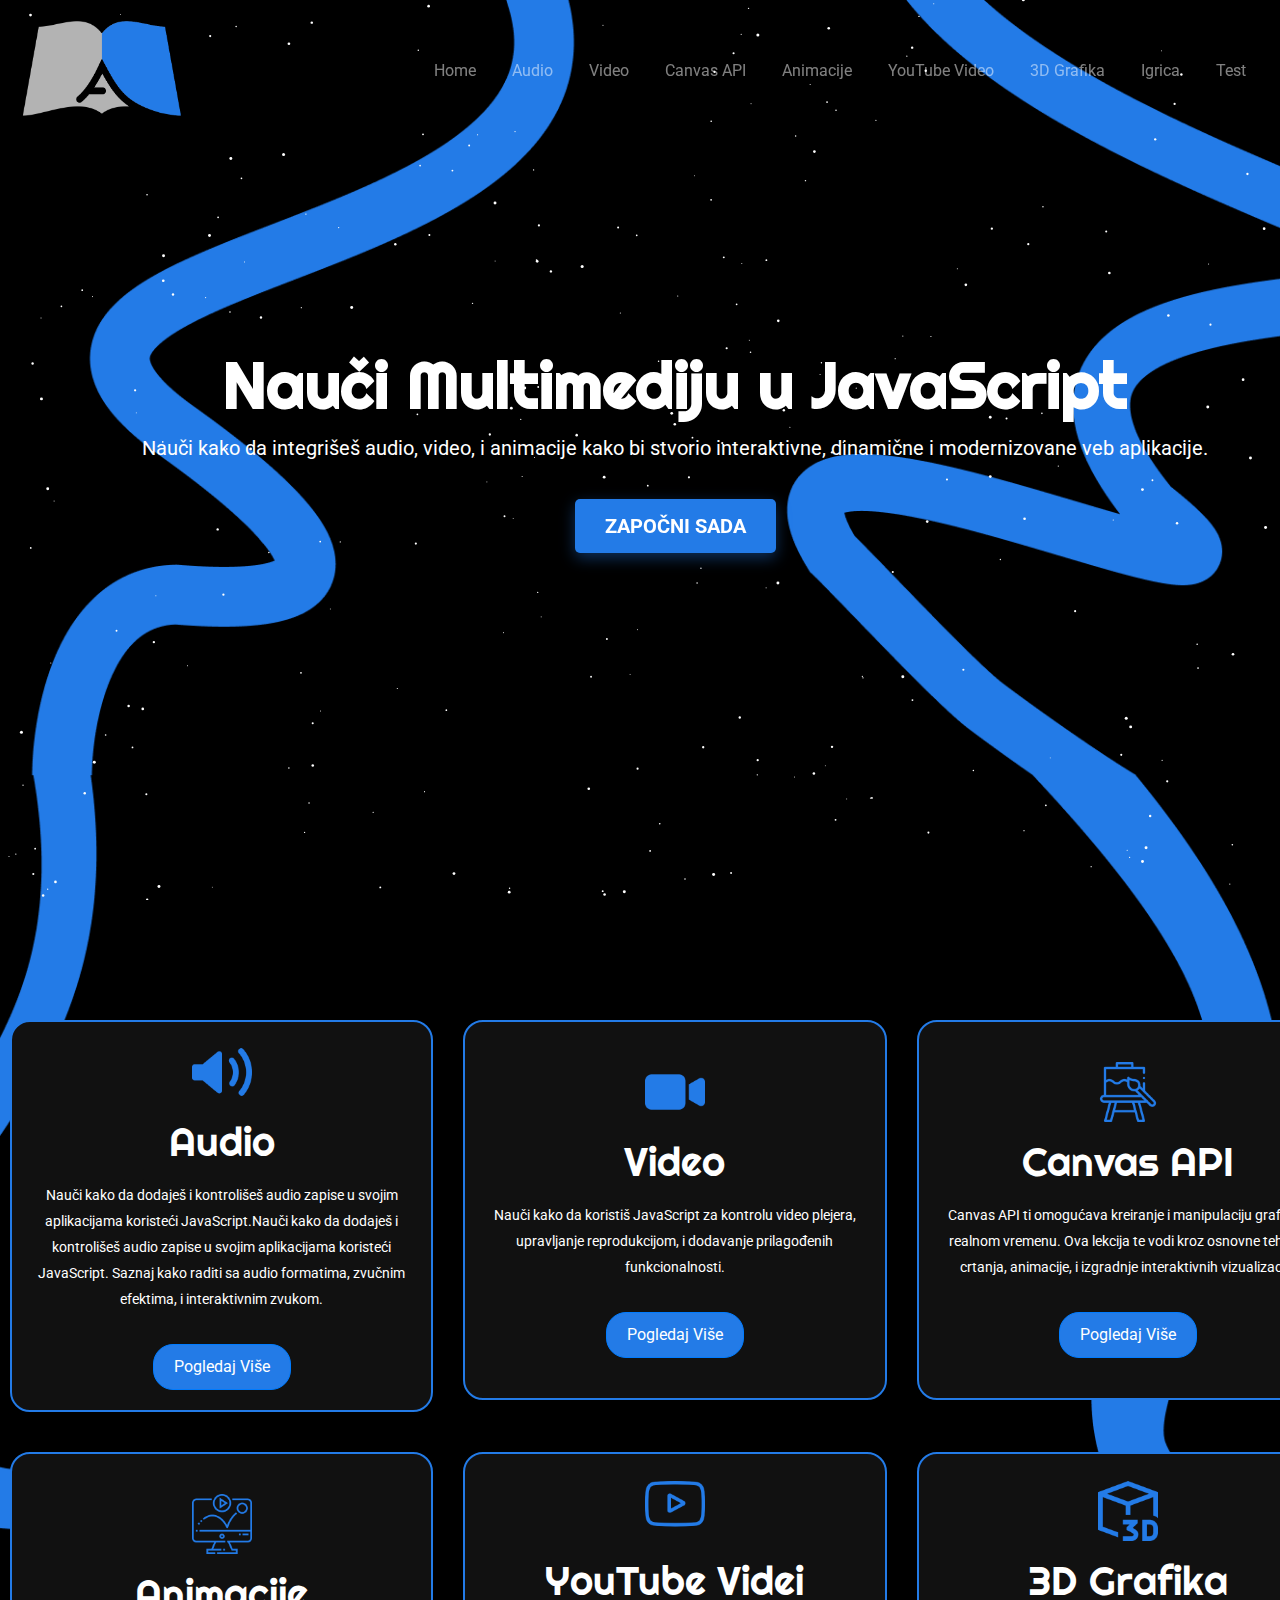
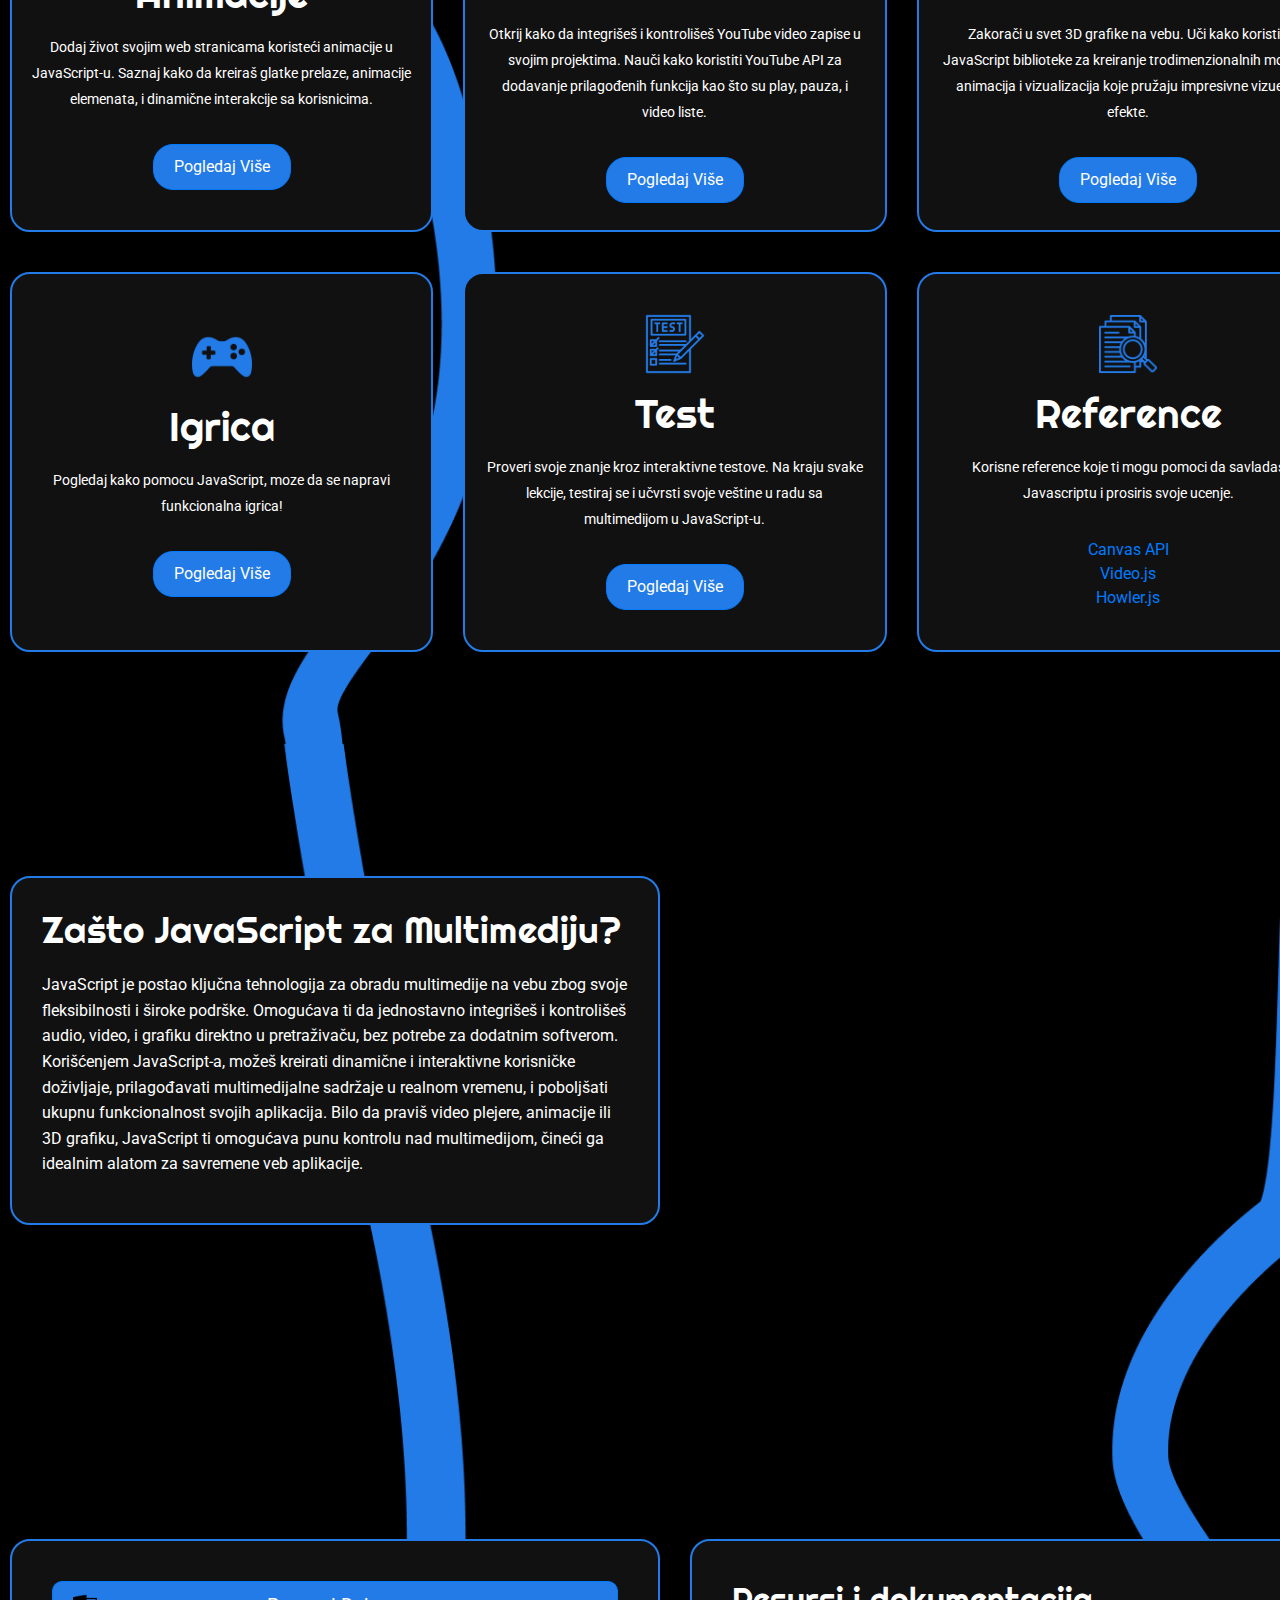
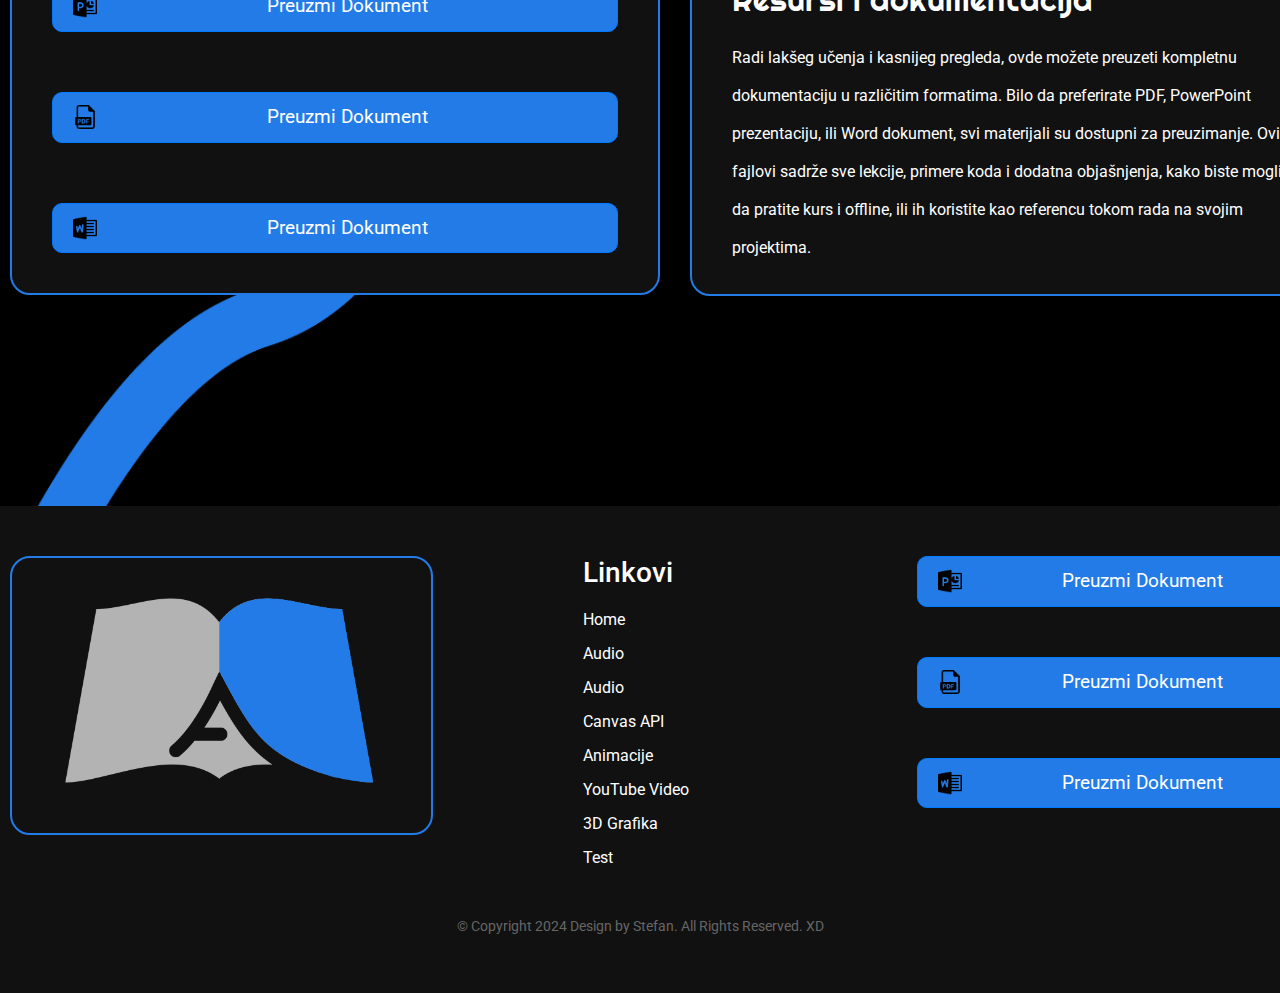
==== index.html @ 5c5ccdee "first commit" ====
<!DOCTYPE html>
<html lang="en">
<head>
    <meta charset="UTF-8">
    <meta name="viewport" content="width=device-width, initial-scale=1.0">
    <title>Multimedia u JavaScript</title>
    <link rel="stylesheet" href="https://stackpath.bootstrapcdn.com/bootstrap/4.5.2/css/bootstrap.min.css">
    <link rel="stylesheet" href="css/style.css">
    <link href="https://fonts.googleapis.com/css2?family=Righteous&family=Roboto:wght@400;500&display=swap" rel="stylesheet">
    <link rel="stylesheet" href="https://unpkg.com/swiper/swiper-bundle.min.css">
</head>
<body>
    <!-- Background Animation -->
    <canvas></canvas>

    <!-- Navbar -->
    <nav class="navbar navbar-expand-lg navbar-dark fixed-top">
        <a class="navbar-brand" href="index.html">
            <img src="assets/img/transparent logo.png" alt="Logo" class="logo">
        </a>
        <button class="navbar-toggler" type="button" data-toggle="collapse" data-target="#navbarNav" aria-controls="navbarNav" aria-expanded="false" aria-label="Toggle navigation">
            <span class="navbar-toggler-icon"></span>
        </button>
        <div class="collapse navbar-collapse" id="navbarNav">
            <ul class="navbar-nav ml-auto">
                <li class="nav-item"><a class="nav-link" href="index.html">Home</a></li>
                <li class="nav-item"><a class="nav-link" href="audio.html">Audio</a></li>
                <li class="nav-item"><a class="nav-link" href="video.html">Video</a></li>
                <li class="nav-item"><a class="nav-link" href="canvas.html">Canvas API</a></li>
                <li class="nav-item"><a class="nav-link" href="animacija.html">Animacije</a></li>
                <li class="nav-item"><a class="nav-link" href="youtube.html">YouTube Video</a></li>
                <li class="nav-item"><a class="nav-link" href="3d.html">3D Grafika</a></li>
                <li class="nav-item"><a class="nav-link" href="igrica.html">Igrica</a></li>
                <li class="nav-item"><a class="nav-link" href="test.html">Test</a></li>
            </ul>
        </div>
    </nav>

    <!-- Hero Section -->
    <section class="hero d-flex align-items-center">
        <div class="container text-center">
            <h1>Nauči Multimediju u JavaScript</h1>
            <p>Nauči kako da integrišeš audio, video, i animacije kako bi stvorio interaktivne, dinamične i modernizovane veb aplikacije.</p>
            <button class="animated-button dugme" onclick="scrollToSectionn()">Započni Sada</button>
        </div>
    </section>

    <!-- Multimedia Sections -->
<section class="multimedia-sections" id="multimedia-sections">
    <div class="container">
        <div class="row">
            <div class="col-md-4 multimedia-card">
                <div class="card audio">
                    <i class="icon icon-audio"></i>
                    <div class="card-icon">
                        <img src="assets/img/audio.png" alt="Audio Icon">
                    </div>
                    <h3>Audio</h3>
                    <p>Nauči kako da dodaješ i kontrolišeš audio zapise u svojim aplikacijama koristeći JavaScript.Nauči kako da dodaješ i kontrolišeš audio zapise u svojim aplikacijama koristeći JavaScript. Saznaj kako raditi sa audio formatima, zvučnim efektima, i interaktivnim zvukom.</p>
                    <a href="audio.html" class="btn btn-primary">Pogledaj Više</a>
                </div>
            </div>
            <div class="col-md-4 multimedia-card">
                <div class="card video">
                    <i class="icon icon-video"></i>
                    <div class="card-icon">
                        <img src="assets/img/video.png" alt="Video Icon">
                    </div>
                    <h3>Video</h3>
                    <p> Nauči kako da koristiš JavaScript za kontrolu video plejera, upravljanje reprodukcijom, i dodavanje prilagođenih funkcionalnosti.</p>
                    <a href="video.html" class="btn btn-primary">Pogledaj Više</a>
                </div>
            </div>
            <div class="col-md-4 multimedia-card">
                <div class="card canvas">
                    <i class="icon icon-canvas"></i>
                    <div class="card-icon">
                        <img src="assets/img/Canvas.png" alt="Video Icon">
                    </div>
                    <h3>Canvas API</h3>
                    <p>Canvas API ti omogućava kreiranje i manipulaciju grafike u realnom vremenu. Ova lekcija te vodi kroz osnovne tehnike crtanja, animacije, i izgradnje interaktivnih vizualizacija</p>
                    <a href="canvas.html" class="btn btn-primary">Pogledaj Više</a>
                </div>
            </div>
            <div class="col-md-4 multimedia-card">
                <div class="card video">
                    <i class="icon icon-video"></i>
                    <div class="card-icon">
                        <img src="assets/img/Animation.png" alt="Animation Icon">
                    </div>
                    <h3>Animacije</h3>
                    <p>Dodaj život svojim web stranicama koristeći animacije u JavaScript-u. Saznaj kako da kreiraš glatke prelaze, animacije elemenata, i dinamične interakcije sa korisnicima.</p>
                    <a href="animacija.html" class="btn btn-primary">Pogledaj Više</a>
                </div>
            </div>
            <div class="col-md-4 multimedia-card">
                <div class="card video">
                    <i class="icon icon-video"></i>
                    <div class="card-icon">
                        <img src="assets/img/youtube.png" alt="YouTube Icon">
                    </div>
                    <h3>YouTube Videi</h3>
                    <p>Otkrij kako da integrišeš i kontrolišeš YouTube video zapise u svojim projektima. Nauči kako koristiti YouTube API za dodavanje prilagođenih funkcija kao što su play, pauza, i video liste.</p>
                    <a href="youtube.html" class="btn btn-primary">Pogledaj Više</a>
                </div>
            </div>
            <div class="col-md-4 multimedia-card">
                <div class="card video">
                    <i class="icon icon-video"></i>
                    <div class="card-icon">
                        <img src="assets/img/3d.png" alt="3D Icon">
                    </div>
                    <h3>3D Grafika</h3>
                    <p>Zakorači u svet 3D grafike na vebu. Uči kako koristiti JavaScript biblioteke za kreiranje trodimenzionalnih modela, animacija i vizualizacija koje pružaju impresivne vizuelne efekte.</p>
                    <a href="3d.html" class="btn btn-primary">Pogledaj Više</a>
                </div>
            </div>
            <div class="col-md-4 multimedia-card">
                <div class="card video">
                    <i class="icon icon-video"></i>
                    <div class="card-icon">
                        <img src="assets/img/game.png" alt="Game Icon">
                    </div>
                    <h3>Igrica</h3>
                    <p>Pogledaj kako pomocu JavaScript, moze da se napravi funkcionalna igrica!</p>
                    <a href="igrica.html" class="btn btn-primary">Pogledaj Više</a>
                </div>
            </div>
            <div class="col-md-4 multimedia-card">
                <div class="card video">
                    <i class="icon icon-video"></i>
                    <div class="card-icon">
                        <img src="assets/img/Test.png" alt="Video Icon">
                    </div>
                    <h3>Test</h3>
                    <p>Proveri svoje znanje kroz interaktivne testove. Na kraju svake lekcije, testiraj se i učvrsti svoje veštine u radu sa multimedijom u JavaScript-u.</p>
                    <a href="test.html" class="btn btn-primary">Pogledaj Više</a>
                </div>
            </div>
            <div class="col-md-4 multimedia-card">
                <div class="card video">
                    <i class="icon icon-video"></i>
                    <div class="card-icon">
                        <img src="assets/img/reference.png" alt="Video Icon">
                    </div>
                    <h3>Reference</h3>
                    <p>Korisne reference koje ti mogu pomoci da savladas Javascriptu i prosiris svoje ucenje.</p>
                    <a href="https://developer.mozilla.org/en-US/docs/Web/JavaScript/Reference/Errors/Not_defined?utm_source=mozilla&utm_medium=firefox-console-errors&utm_campaign=default" class="Canvas API">Canvas API</a>
                    <a href="https://videojs.com/" class="Vide.js">Video.js</a>
                    <a href="https://howlerjs.com/" class="Howler.js">Howler.js</a>
                </div>
            </div>
        </div>
    </div>
</section>

<!-- JavaScript Explanation Section -->
<section class="javascript-explanation">
    <div class="container">
        <div class="row align-items-center">
            <div class="col-md-6">
                <div class="explanation-content">
                    <h2>Zašto JavaScript za Multimediju?</h2>
                    <p>JavaScript je postao ključna tehnologija za obradu multimedije na vebu zbog svoje fleksibilnosti i široke podrške. Omogućava ti da jednostavno integrišeš i kontrolišeš audio, video, i grafiku direktno u pretraživaču, bez potrebe za dodatnim softverom. Korišćenjem JavaScript-a, možeš kreirati dinamične i interaktivne korisničke doživljaje, prilagođavati multimedijalne sadržaje u realnom vremenu, i poboljšati ukupnu funkcionalnost svojih aplikacija. Bilo da praviš video plejere, animacije ili 3D grafiku, JavaScript ti omogućava punu kontrolu nad multimedijom, čineći ga idealnim alatom za savremene veb aplikacije.</p>
                </div>
            </div>
            <!-- Slika u drugoj koloni -->
            <div class="col-md-6">
                <iframe width="600" height="350"src="https://www.youtube.com/embed/htwr_MZZpdg?si=FYVUcnabQSOjQhYZ" title="YouTube video player" frameborder="0" allow="accelerometer; autoplay; clipboard-write; encrypted-media; gyroscope; picture-in-picture; web-share" referrerpolicy="strict-origin-when-cross-origin" allowfullscreen></iframe>
            </div>
        </div>
    </div>
</section>

<!-- Documentation Section -->
<section class="documentation-section">
    <div class="container">
        <div class="row">
            <div class="col-md-6">
                <div class="download-section">
                    <a href="assets/doc/Multimedia u JavaScript.pptx" download class="btn btn-primary">
                        <img src="assets/img/powerpoint.png" alt="PDF Icon" class="button-icon"> Preuzmi Dokument
                    </a>
                    <a href="assets/doc/Multimedija u Javascriptu.pdf" download class="btn btn-primary">
                        <img src="assets/img/pdf.png" alt="PowerPoint Icon" class="button-icon"> Preuzmi Dokument
                    </a>
                    <a href="assets/doc/Multimedija u Javascriptu.docx" download class="btn btn-primary">
                        <img src="assets/img/word.png" alt="Word Icon" class="button-icon"> Preuzmi Dokument
                    </a>
                </div>
            </div>
            <div class="col-md-6">
                <div class="resources-description">
                    <h3>Resursi i dokumentacija</h3>
                    <p>Radi lakšeg učenja i kasnijeg pregleda, ovde možete preuzeti kompletnu dokumentaciju u različitim formatima. Bilo da preferirate PDF, PowerPoint prezentaciju, ili Word dokument, svi materijali su dostupni za preuzimanje. Ovi fajlovi sadrže sve lekcije, primere koda i dodatna objašnjenja, kako biste mogli da pratite kurs i offline, ili ih koristite kao referencu tokom rada na svojim projektima.</p>
                </div>
            </div>
        </div>
    </div>
</section>

<!-- Footer Section -->
<footer class="footer">
    <div class="container">
        <div class="row">
            <div class="col-md-4">
                <div class="download-section">
                     <img src="assets/img/transparent logo.png" alt="Logo" class="logo">
                </div>
                
            </div>
            <div class="col-md-4">
                <ul class="footer-links">
                    <li><h3>Linkovi</h3></li>
                    <li><a href="index.html">Home</a></li>
                    <li><a href="audio.html">Audio</a></li>
                    <li><a href="video.html">Audio</a></li>
                    <li><a href="canvas.html">Canvas API</a></li>
                    <li><a href="animacija.html">Animacije</a></li>
                    <li><a href="youtube.html">YouTube Video</a></li>
                    <li><a href="3d.html">3D Grafika</a></li>
                    <li><a href="test.html">Test</a></li>
                </ul>
            </div>
            <div class="col-md-4">
                <div class="footer-download-section">
                    <a href="assets/doc/Multimedia u JavaScript.pptx" download class="btn btn-primary">
                        <img src="assets/img/powerpoint.png" alt="PDF Icon" class="button-icon"> 
                        Preuzmi Dokument
                    </a>
                    <a href="assets/doc/Multimedija u Javascriptu.pdf" download class="btn btn-primary">
                        <img src="assets/img/pdf.png" alt="PowerPoint Icon" class="button-icon"> 
                        Preuzmi Dokument
                    </a>
                    <a href="assets/doc/Multimedija u Javascriptu.docx" download class="btn btn-primary">
                        <img src="assets/img/word.png" alt="Word Icon" class="button-icon"/> 
                        Preuzmi Dokument
                    </a>
                </div>
            </div>
        </div>
    </div>
    <div class="copyright">
        <p>&copy; Copyright 2024 Design by Stefan. All Rights Reserved. XD</p>
    </div>
</footer>


    <script src="js/script.js"></script>
    <script src="https://code.jquery.com/jquery-3.5.1.slim.min.js"></script>
    <script src="https://cdn.jsdelivr.net/npm/@popperjs/core@2.0.7/dist/umd/popper.min.js"></script>
    <script src="https://stackpath.bootstrapcdn.com/bootstrap/4.5.2/js/bootstrap.min.js"></script>
    <script src="https://unpkg.com/swiper/swiper-bundle.min.js"></script>
    <script src="js/dugme.js"></script>

</body>
</html>
---- css/style.css ----
/* General Styling */
body {
  margin: 0;
  padding: 0;
  font-family: "Roboto", sans-serif;
  background-color: #000;
  background-image: url("../assets/img/Background.png");
  background-size: cover;
  background-position: center;
  background-repeat: no-repeat;
  overflow-x: hidden;
}
/* HERO SECTION*/
canvas {
  position: absolute;
  top: 0;
  left: 0;
  width: 100%;
  height: 100%;
  z-index: 1;
}

.container {
  min-width: 1350px;
  padding: 10px;
}

/* NAVBAR */
.navbar {
  background-color: transparent;
  padding: 1rem;
  z-index: 2;
}

.navbar .navbar-brand img.logo {
  width: 174px;
  height: 100px;
}

.navbar-nav .nav-link {
  margin: 0 10px;
  font-weight: normal;
}

.navbar-nav .nav-link:hover {
  color: #237be7 !important;
  text-decoration: underline;
}

.navbar-nav .nav-link.active {
  color: #237be7 !important;
  font-weight: bold;
  text-decoration: none;
}

/* HERO SECTION */
.hero {
  height: 100vh;
  color: white;
  font-family: "Roboto", sans-serif;
  z-index: 10;
}

.hero h1 {
  font-family: "Righteous", cursive;
  font-size: 4rem;
  font-weight: bold;
}

.hero p {
  font-size: 1.25rem;
  margin-top: 10px;
  font-family: "Roboto", sans-serif;
}

.hero .btn {
  margin-top: 20px;
  background-color: #237be7;
  border-color: #237be7;
}

.hero .btn:hover {
  background-color: #105ab2;
  border-color: #105ab2;
}

/* MULTIMEDIA SECTION */
.multimedia-sections {
  padding: 90px 0;
  color: white;
}

.multimedia-card .card {
  display: flex;
  justify-content: center;
  align-items: center;
  background-color: #111;
  padding: 20px;
  border-radius: 20px;
  margin: 20px 0;
  border: 2px solid #237be7;
  min-width: 420px;
  min-height: 380px;
}

.multimedia-card .card-icon img {
  width: 60px;
  height: 60px;
  margin-bottom: 16px;
}

.multimedia-card h3 {
  font-family: "Righteous", cursive;
  font-size: 40px;
  margin-bottom: 16px;
}

.multimedia-card p {
  font-family: "Roboto", sans-serif;
  text-align: center;
  font-size: 14px;
  line-height: 26px;
  margin-bottom: 32px;
}

.multimedia-card .btn {
  background-color: #237be7;
  border-radius: 20px;
  padding: 10px 20px;
}

.multimedia-card .btn:hover {
  background-color: #105ab2;
}

/* JAVASCRIPT EXPLANATION SECTION */
.javascript-explanation {
  padding: 90px 0;
  color: white;
}

.explanation-content {
  background-color: #111;
  border: 2px solid #237be7;
  border-radius: 20px;
  padding: 30px;
  color: #fff;
  text-align: left;
}

.explanation-content h2 {
  font-family: "Righteous", cursive;
  font-size: 2.3rem;
  margin-bottom: 20px;
}

.explanation-content p {
  font-family: "Roboto", sans-serif;
  font-size: 1rem;
  line-height: 1.6;
}

.explanation-image {
  width: 100%;
  height: 100%;
  border-radius: 20px; /* Zaobljeni uglovi slike */
}

/* DOCUMENTATION SECTION */
.documentation-section {
  padding: 200px 0;
  color: white;
}

.download-section {
  display: flex;
  flex-direction: column;
  gap: 60px;
  background-color: #111;
  border: 2px solid #237be7;
  border-radius: 20px;
  padding: 40px;
}

.download-section .btn {
  background-color: #237be7;
  border-radius: 10px;
  font-size: 1.2rem;
  padding: 10px 20px;
  display: flex;
  align-items: center;
  justify-content: flex-start; /* Tekst i slika sa leve strane */
  gap: 170px; /* Razmak između slike i teksta */
}

.download-section .button-icon {
  width: 24px; /* Veličina ikonice */
  height: auto;
}

.download-section .btn i {
  margin-right: 10px;
}

.resources-description {
  background-color: #111;
  border: 2px solid #237be7;
  border-radius: 20px;
  padding: 40px;
  max-height: 357px;
}

.resources-description h3 {
  font-family: "Righteous", cursive;
  font-size: 2rem;
  margin-bottom: 20px;
}

.resources-description p {
  font-family: "Roboto", sans-serif;
  font-size: 1rem;
  line-height: 38px;
}

/* Footer Section */
.footer {
  background-color: #111;
  padding: 40px 0;
  color: white;
}

.footer-logo {
  width: 174px;
  height: 100px;
}
.footer-links {
  list-style: none;
  padding: 0;
  display: flex;
  flex-direction: column;
  gap: 10px;
}

.footer-links li {
  font-family: "Roboto", sans-serif;
  font-size: 1rem;
  margin-left: 120px;
}

.footer-links li a {
  color: white;
  text-decoration: none;
}

.footer-links li a:hover {
  text-decoration: underline;
}

.download-section .btn:hover {
  background-color: #105ab2;
}

.footer-download-section .btn {
  background-color: #237be7;
  border-radius: 10px;
  font-size: 1.2rem;
  padding: 10px 20px;
  display: flex;
  align-items: center;
  justify-content: flex-start;
  gap: 100px;
  margin-bottom: 50px;
}

.footer-download-section .button-icon {
  width: 24px; /* Veličina ikonice */
  height: auto;
}

.copyright {
  text-align: center;
  margin-top: 20px;
  font-family: "Roboto", sans-serif;
  font-size: 0.9rem;
  color: #666;
}

/* Button Animations */
.animated-button {
  position: relative;
  display: inline-block;
  padding: 12px 30px;
  font-size: 18px;
  font-weight: bold;
  text-transform: uppercase;
  text-align: center;
  color: #fff;
  background-color: #237be7;
  border: none;
  border-radius: 5px;
  transition: all 0.3s ease-in-out;
  overflow: hidden;
  z-index: 1;
}

.animated-button::before {
  content: "";
  position: absolute;
  top: 0;
  left: 50%;
  width: 300%;
  height: 300%;
  background-color: rgba(255, 255, 255, 0.1);
  transform: translate(-50%, -50%) scale(0);
  transition: transform 0.5s ease;
  border-radius: 50%;
  z-index: -1;
}

.animated-button:hover::before {
  transform: translate(-50%, -50%) scale(1);
}

.animated-button:hover {
  background-color: #1b61c0; /* Darker blue on hover */
  color: #ffffff;
  box-shadow: 0 8px 15px rgba(35, 123, 231, 0.6);
}

.animated-button:active {
  transform: translateY(2px); /* Button press effect */
}
.dugme {
  margin-top: 20px;
  background-color: #237be7;
  border-color: #237be7;
  color: white;
  padding: 12px 30px;
  font-size: 1.25rem;
  /* border-radius: 30px; */
  transition: transform 0.3s ease, background-color 0.3s ease; /* Smooth transition */
  box-shadow: 0 5px 15px rgba(35, 123, 231, 0.4); /* Add shadow for depth */
}

.hero .dugme:hover {
  transform: scale(1.1); /* Button grows slightly */
  background-color: #1a65b4; /* Darken the background color on hover */
}

.hero .dugme:active {
  transform: scale(0.95); /* Slight shrink when clicked */
}

/* Adding a subtle animation */
.hero .dugme {
  animation: pulse 2s infinite;
}

@keyframes pulse {
  0% {
    transform: scale(1);
  }
  50% {
    transform: scale(1.05);
  }
  100% {
    transform: scale(1);
  }
}
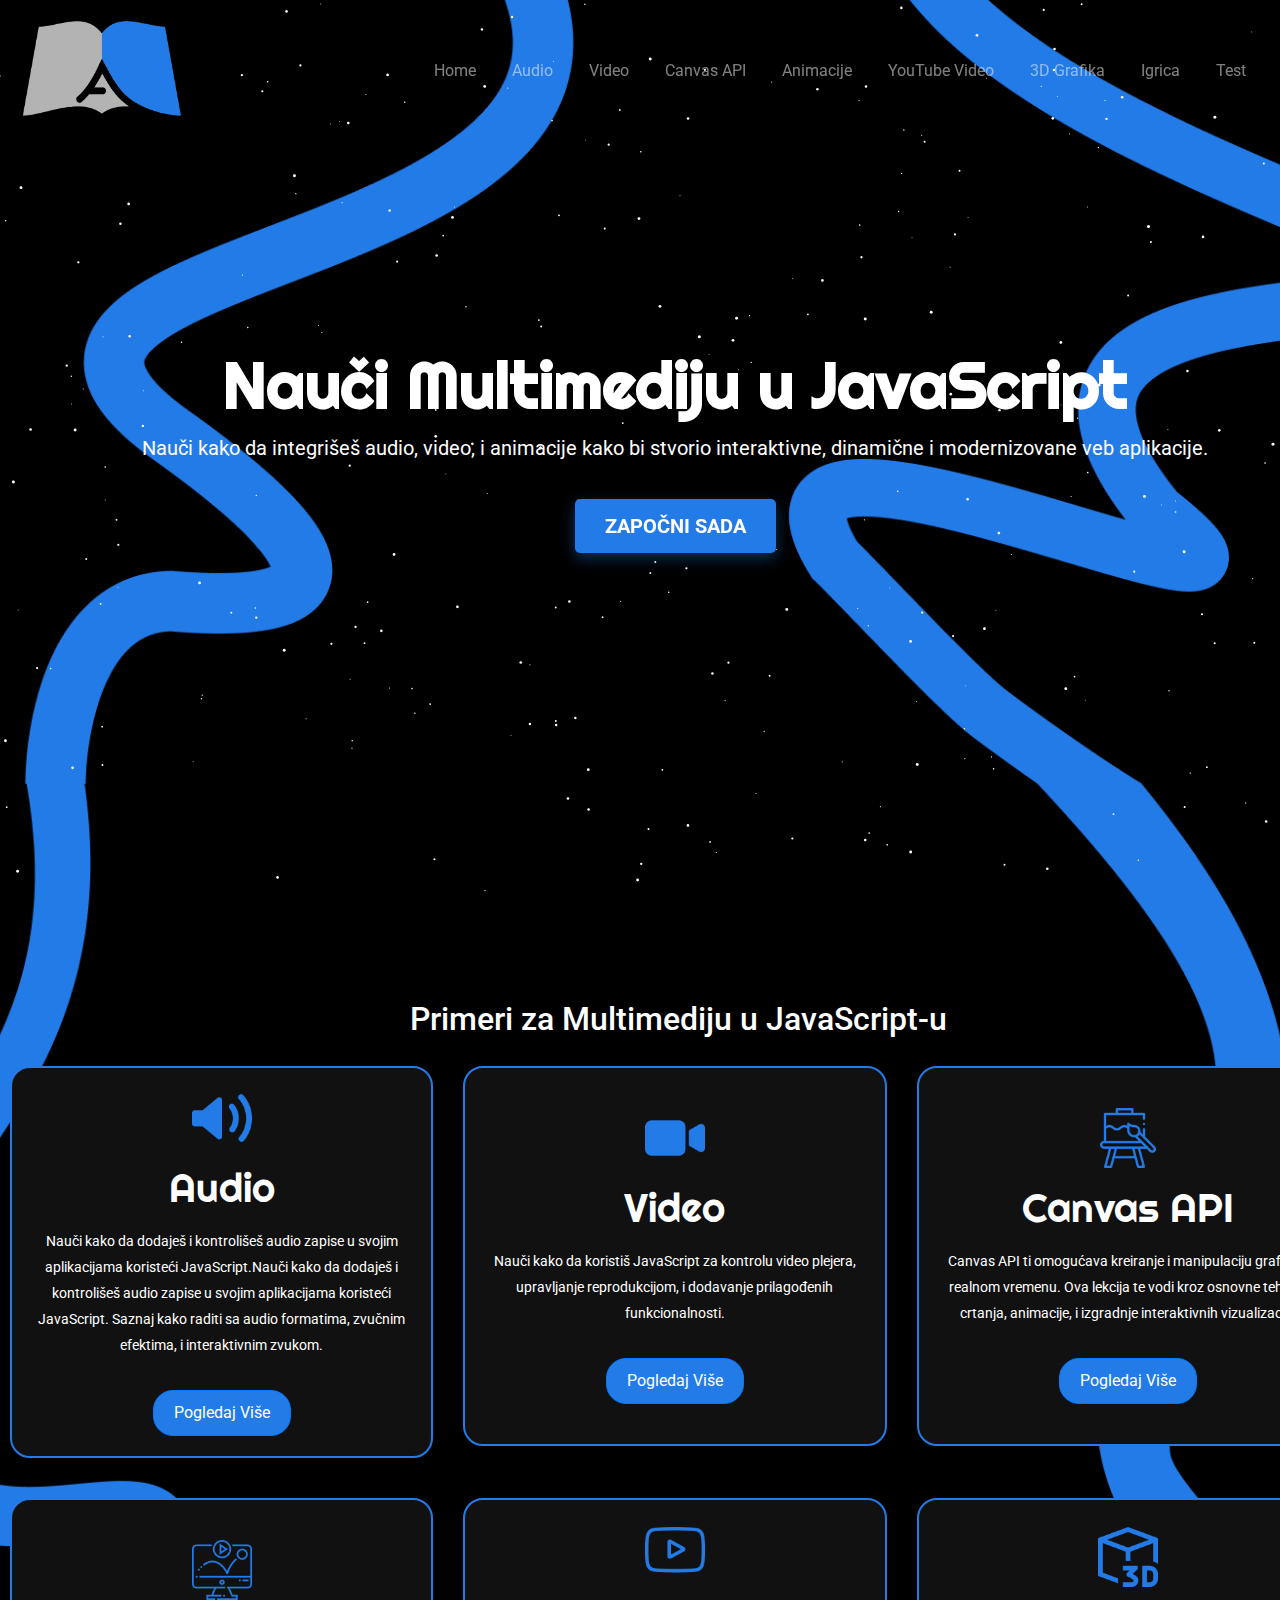
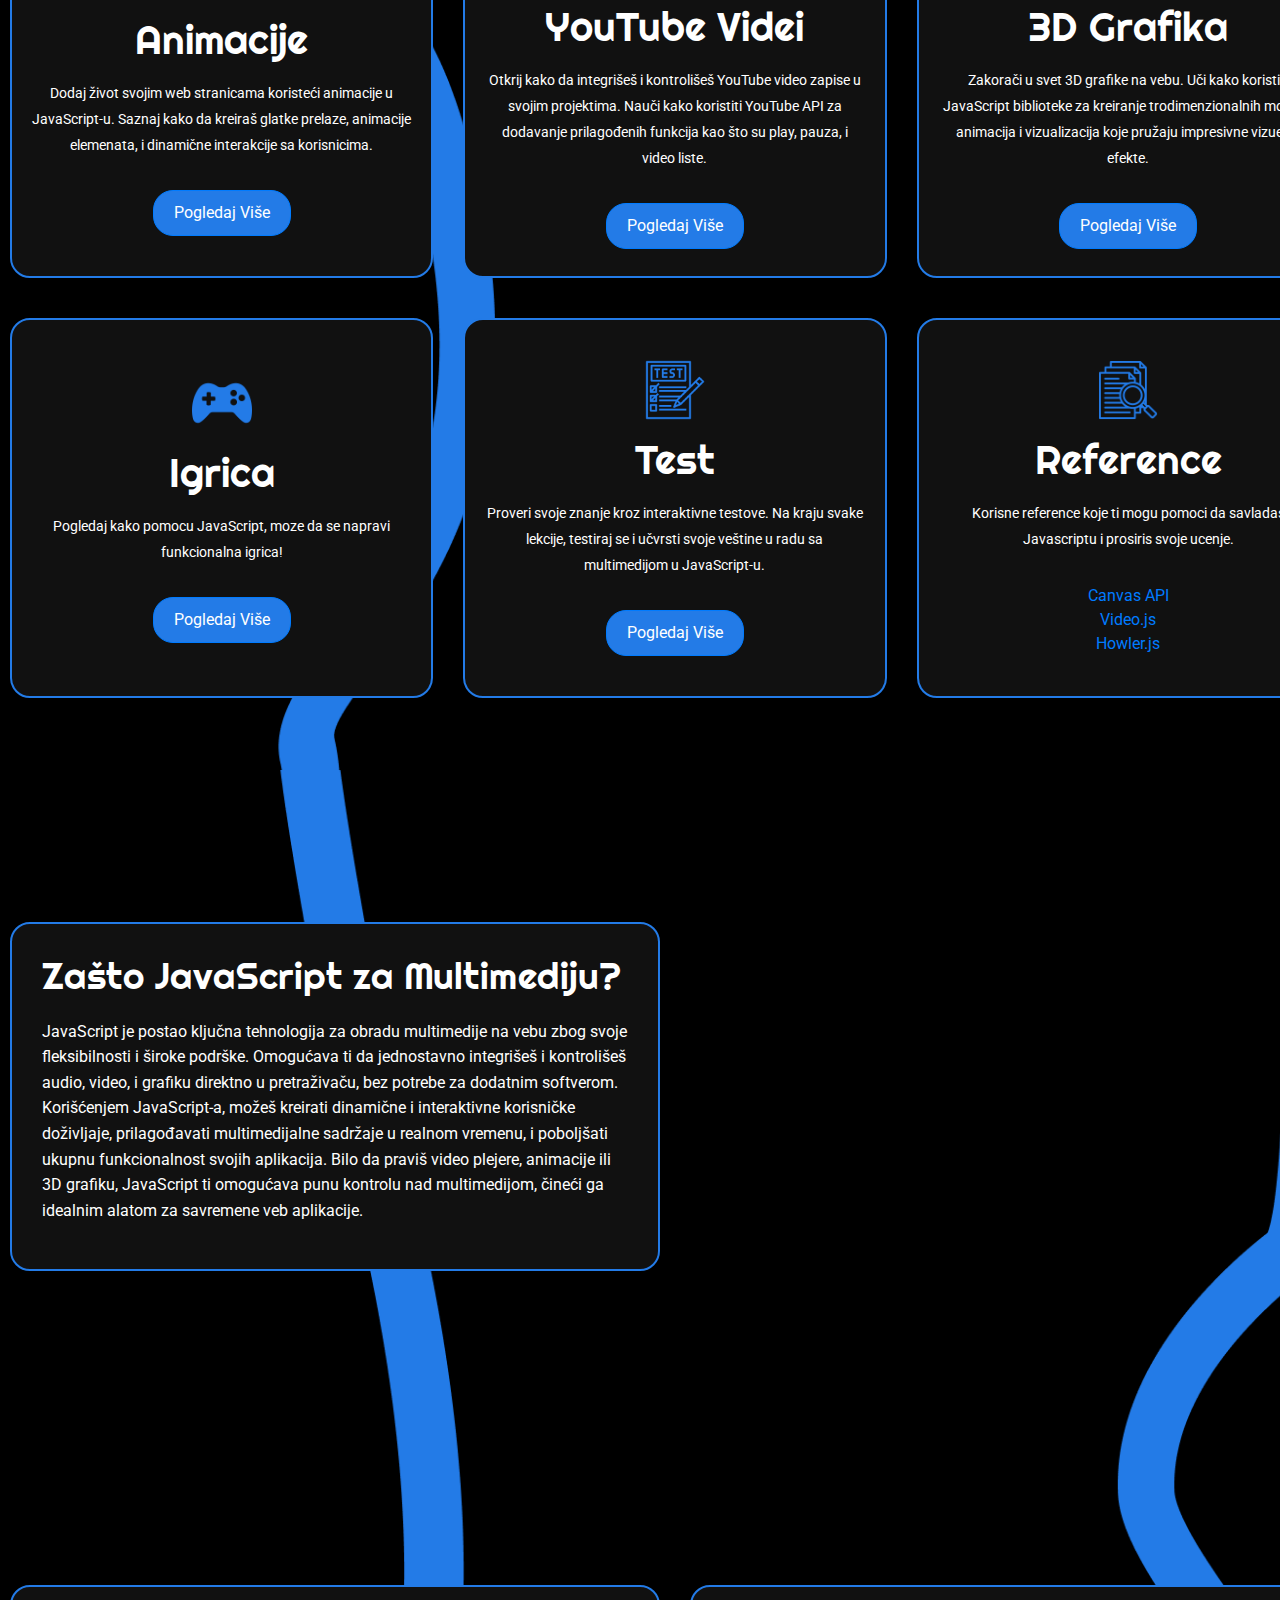
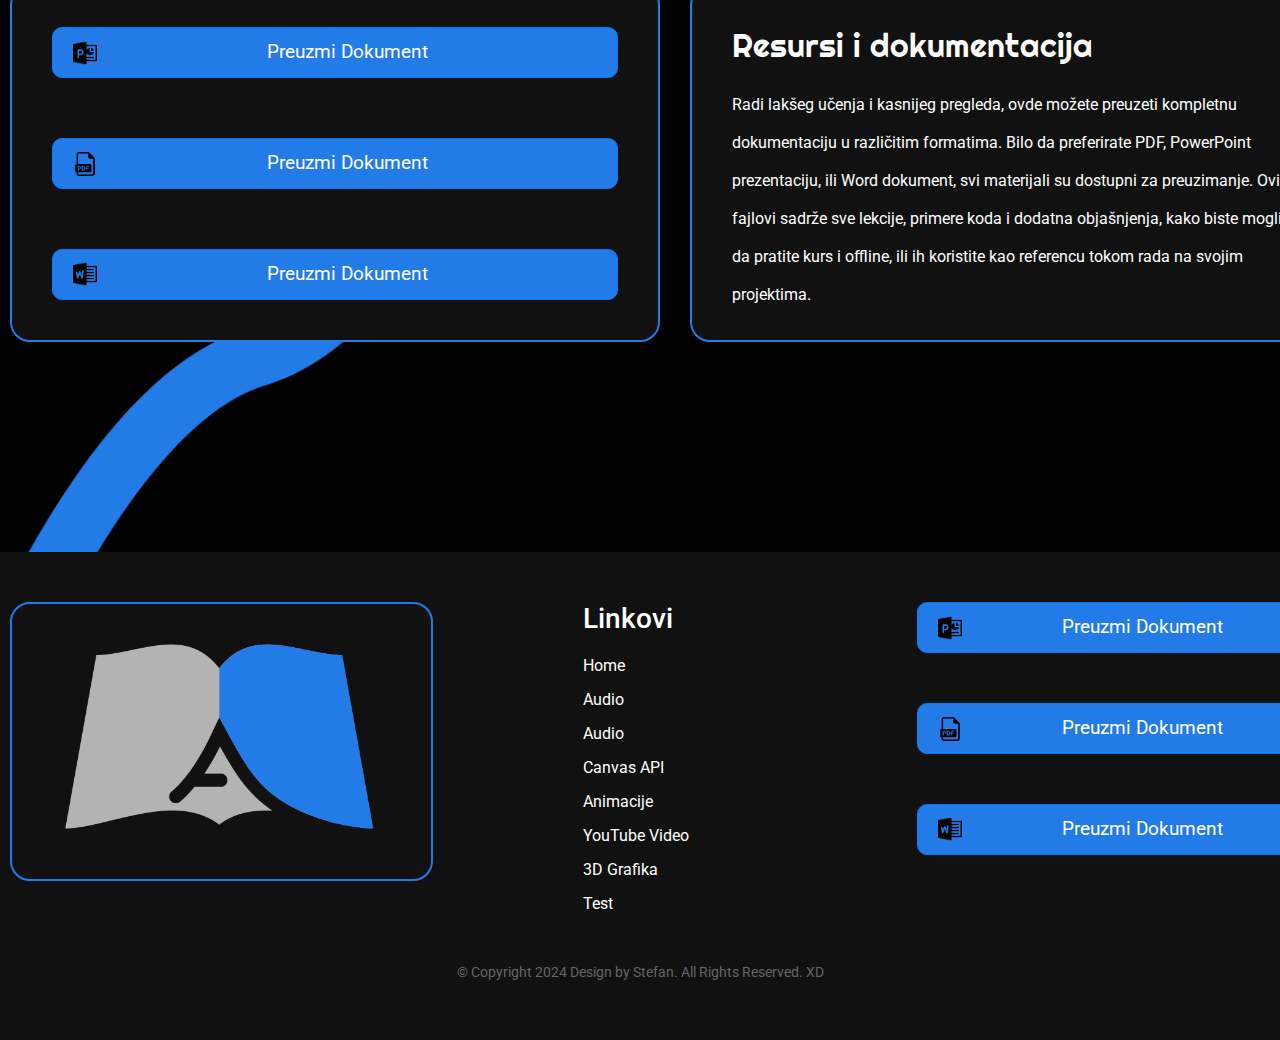
==== commit 3495253d: "Poceo sam test da menjam" ====
--- a/index.html
+++ b/index.html
@@ -48,6 +48,9 @@
     <!-- Multimedia Sections -->
 <section class="multimedia-sections" id="multimedia-sections">
     <div class="container">
+        <div class="primeri">
+        <h2>Primeri za Multimediju u JavaScript-u</h2>
+    </div>
         <div class="row">
             <div class="col-md-4 multimedia-card">
                 <div class="card audio">
--- a/css/style.css
+++ b/css/style.css
@@ -367,3 +367,7 @@
     transform: scale(1);
   }
 }
+
+.primeri{
+  margin-left: 400px;
+}
